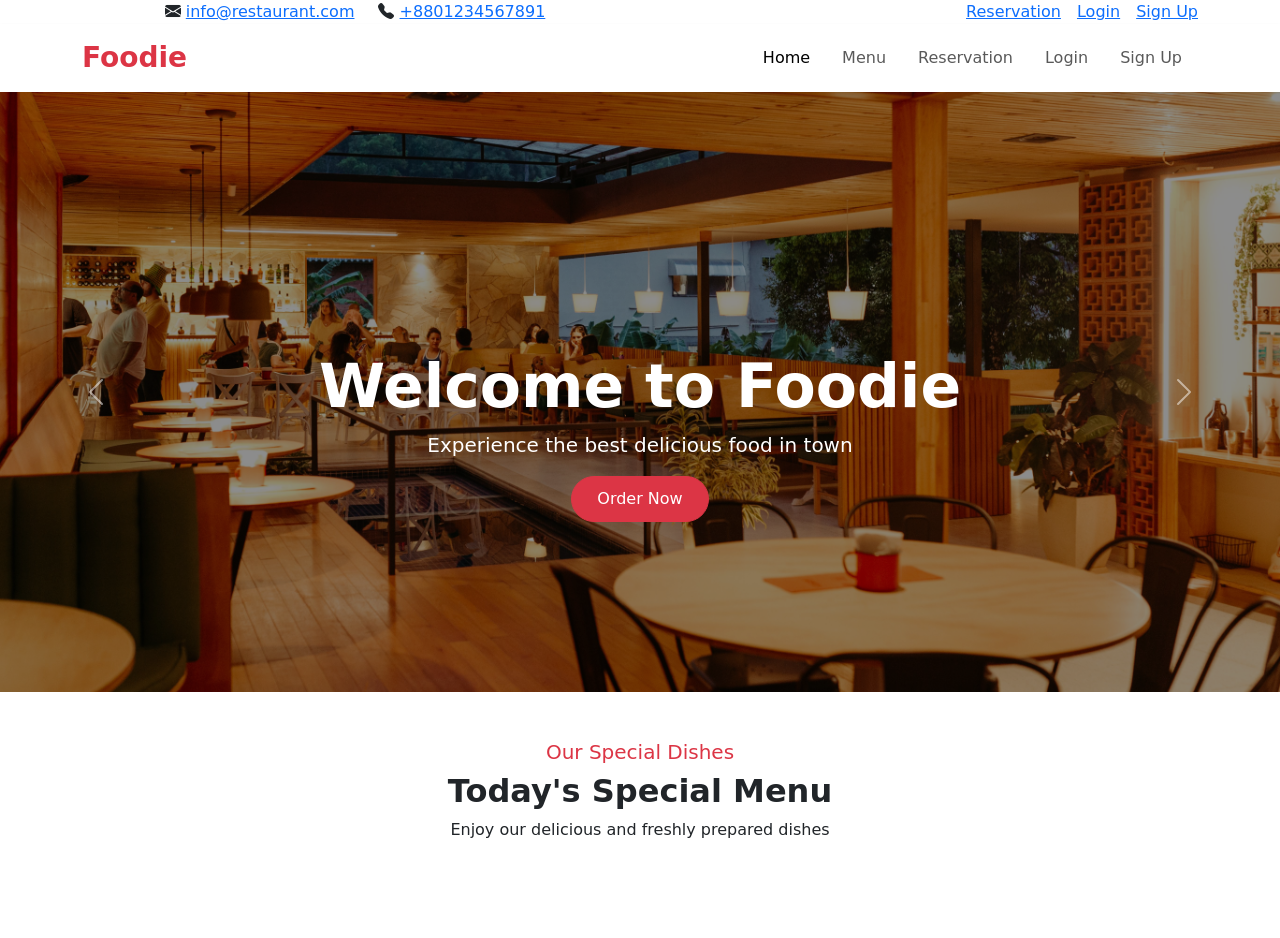
==== index.html @ d5284e0b "Add initial HTML structure and CSS styles for restaurant website" ====
<!doctype html>
<html lang="en">
  <head>
    <meta charset="UTF-8" />
    <meta name="viewport" content="width=device-width, initial-scale=1.0" />
    <title>Home</title>
    <link
      rel="stylesheet"
      href="https://cdn.jsdelivr.net/npm/bootstrap@5.3.8/dist/css/bootstrap.min.css"
    />
    <link
      rel="stylesheet"
      href="https://cdn.jsdelivr.net/npm/bootstrap-icons@1.13.1/font/bootstrap-icons.min.css"
    />
    <link rel="preconnect" href="https://fonts.googleapis.com" />
    <link rel="preconnect" href="https://fonts.gstatic.com" crossorigin />
    <link
      href="https://fonts.googleapis.com/css2?family=Poppins:ital,wght@0,100;0,200;0,300;0,400;0,500;0,600;0,700;0,800;0,900;1,100;1,200;1,300;1,400;1,500;1,600;1,700;1,800;1,900&display=swap"
      rel="stylesheet"
    />
    <link rel="stylesheet" href="css/style.css" />
  </head>
  <body>
    <script src="https://cdn.jsdelivr.net/npm/bootstrap@5.3.8/dist/js/bootstrap.bundle.min.js
"></script>
    <script src="js/script.js"></script>

    <header>
      <!-- Top Header 
          Navigation
       -->

      <!-- Top Header -->
      <div class="container-fluid">
        <div class="container">
          <div class="row align-items-center">
            <div
              class="col-12 col-lg-6 mb-2 mb-lg-0 d-flex justify-content-center align-items-center"
            >
              <!-- Email & Phone -->
              <div class="d-flex flex-wrap gap-4">
                <div>
                  <i class="bi bi-envelope-fill"></i>
                  <a href="mailto:info@restaurant.com">info@restaurant.com</a>
                </div>

                <div>
                  <i class="bi bi-telephone-fill"></i>
                  <a href="tel:+8801234567891">+8801234567891</a>
                </div>
              </div>
            </div>
            <div
              class="col-12 col-lg-6 d-flex justify-content-lg-end justify-content-center align-items-center gap-3 flex-wrap"
            >
              <!-- Reservation | login | register -->
              <a href="reservation.html">Reservation</a>
              <a href="login.html">Login</a>
              <a href="signup.html">Sign Up</a>
            </div>
          </div>
        </div>
      </div>

      <!-- navigation -->
      <nav class="navbar navbar-expand-lg bg-white shadow-sm">
        <div class="container">
          <a class="navbar-brand fw-bold fs-3 text-danger" href="index.html"
            >Foodie</a
          >
          <button
            class="navbar-toggler"
            type="button"
            data-bs-toggle="collapse"
            data-bs-target="#navbarNav"
            aria-controls="navbarNav"
            aria-expanded="false"
            aria-label="Toggle navigation"
          >
            <span class="navbar-toggler-icon"></span>
          </button>
          <div class="collapse navbar-collapse" id="navbarNav">
            <ul class="navbar-nav ms-auto">
              <li class="nav-item">
                <a
                  class="nav-link active px-3"
                  aria-current="page"
                  href="index.html"
                  >Home</a
                >
              </li>
              <li class="nav-item">
                <a class="nav-link px-3" href="menu.html">Menu</a>
              </li>
              <li class="nav-item">
                <a class="nav-link px-3" href="reservation.html">Reservation</a>
              </li>
              <li class="nav-item">
                <a class="nav-link px-3" href="login.html">Login</a>
              </li>
              <li class="nav-item">
                <a class="nav-link px-3" href="signup.html">Sign Up</a>
              </li>
            </ul>
          </div>
        </div>
      </nav>
    </header>
    <main>
      <!-- Banner section
      Special Dishes
      Chef Recommendation
      Testimonials
      Newsletter -->

      <!-- Banner -->
      <div id="carouselExample" class="carousel slide">
        <div class="carousel-inner">
          <div class="carousel-item active">
            <img
              src="images/banner1.jpg"
              class="d-block w-100"
              alt="Banner 1"
            />
            <div class="carousel-caption">
              <h1>Welcome to Foodie</h1>
              <p>Experience the best delicious food in town</p>
              <a href="menu.html" class="btn btn-danger">Order Now</a>
            </div>
          </div>
          <div class="carousel-item">
            <img
              src="images/banner2.jpg"
              class="d-block w-100"
              alt="Banner 2"
            />
            <div class="carousel-caption">
              <h1>Fresh & Delicious Meals</h1>
              <p>prepare with fresh ingredients every day.</p>
              <a href="menu.html" class="btn btn-primary"> View menu</a>
            </div>
          </div>
          <div class="carousel-item">
            <img
              src="images/banner3.jpg"
              class="d-block w-100"
              alt="Banner 3"
            />
            <div class="carousel-caption">
              <h1>Book Your Table Today</h1>
              <p>Reserve your seat for a memorable dining experience</p>
              <a href="reservation.html" class="btn btn-success">BOOK NOW</a>
            </div>
          </div>
        </div>
        <button
          class="carousel-control-prev"
          type="button"
          data-bs-target="#carouselExample"
          data-bs-slide="prev"
        >
          <span class="carousel-control-prev-icon" aria-hidden="true"></span>
          <span class="visually-hidden">Previous</span>
        </button>
        <button
          class="carousel-control-next"
          type="button"
          data-bs-target="#carouselExample"
          data-bs-slide="next"
        >
          <span class="carousel-control-next-icon" aria-hidden="true"></span>
          <span class="visually-hidden">Next</span>
        </button>
      </div>

      <!-- Special Dishes -->
      <section class="py-5">
        <div class="container">
          <div class="text-center mb-5">
            <h5 class="text-danger">Our Special Dishes</h5>
            <h2 class="fw-bold">Today's Special Menu</h2>
            <p>Enjoy our delicious and freshly prepared dishes</p>
          </div>
        </div>
      </section>
    </main>
    <footer>
      <!-- Big footer section
      footer section -->
    </footer>
  </body>
</html>
---- css/style.css ----
/* banner Section */

.carousel-item img {
  height: 600px;
  object-fit: cover;
}
.carousel-caption{
    bottom: 25%;
}
.carousel-caption h1{
    font-size:60px;
    font-weight: 700;
}
.carousel-caption p{
    font-size: 20px;
}
.carousel-item{
    position: relative;
}
.carousel-item::before{
    content: "";
    position: absolute;
    inset: 0;
    background: rgba(0,0,0,.45);
}
.carousel-caption{
    bottom: 25%;
    z-index: 2;
}
.btn{
    padding: 10px 25px;
    border-radius: 30px;
}

@media(max-width:768px){
    .carousel-item img{
        height: 350px;
    }
    .carousel-caption{
        bottom:15%
    }
    .carousel-caption h1{
        font-size: 32px;
    }
    .carousel-caption p{
        font-size: 16px;
    }
}
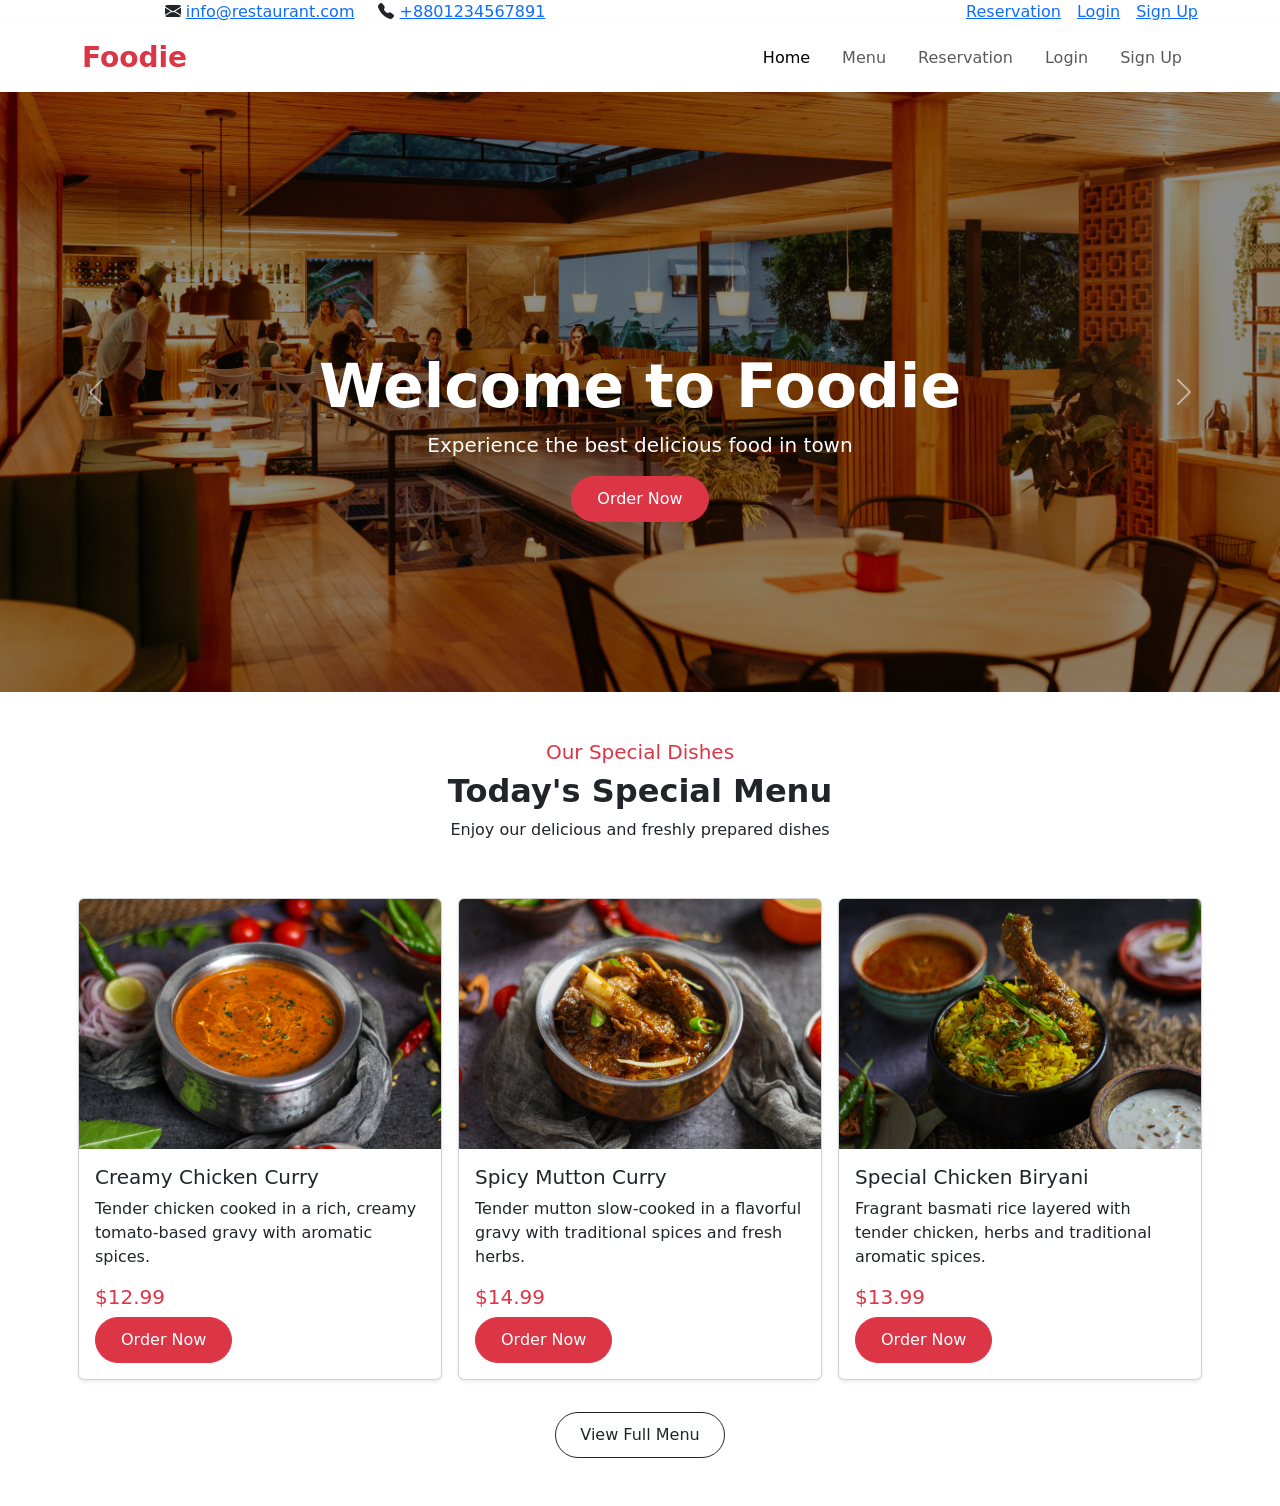
==== commit beed1965: "Add special dishes section with cards and images to the homepage" ====
--- a/index.html
+++ b/index.html
@@ -176,11 +176,80 @@
       <!-- Special Dishes -->
       <section class="py-5">
         <div class="container">
+          <!-- Heading -->
           <div class="text-center mb-5">
             <h5 class="text-danger">Our Special Dishes</h5>
             <h2 class="fw-bold">Today's Special Menu</h2>
             <p>Enjoy our delicious and freshly prepared dishes</p>
           </div>
+
+          <!-- Cards row -->
+          <div class="row">
+            <!-- card-1 -->
+            <div class="col-12 col-md-6 col-lg-4 p-2">
+              <div class="card h-100 shadow-sm">
+                <img
+                  src="images/card1.jpg"
+                  class="card-img-top"
+                  alt="Creamy Chicken Curry"
+                />
+                <div class="card-body">
+                  <h5 class="card-title">Creamy Chicken Curry</h5>
+                  <p class="card-text">
+                    Tender chicken cooked in a rich, creamy tomato-based gravy
+                    with aromatic spices.
+                  </p>
+
+                  <h5 class="text-danger">$12.99</h5>
+                  <a href="menu.html" class="btn btn-danger">Order Now</a>
+                </div>
+              </div>
+            </div>
+            <!-- card-2 -->
+            <div class="col-12 col-md-6 col-lg-4 p-2">
+              <div class="card h-100 shadow-sm">
+                <img
+                  src="images/card2.jpg"
+                  class="card-img-top"
+                  alt="Spicy Mutton Curry"
+                />
+                <div class="card-body">
+                  <h5 class="card-title">Spicy Mutton Curry</h5>
+                  <p class="card-text">
+                    Tender mutton slow-cooked in a flavorful gravy with
+                    traditional spices and fresh herbs.
+                  </p>
+
+                  <h5 class="text-danger">$14.99</h5>
+                  <a href="menu.html" class="btn btn-danger">Order Now</a>
+                </div>
+              </div>
+            </div>
+            <!-- card-3 -->
+            <div class="col-12 col-md-6 col-lg-4 p-2">
+              <div class="card h-100 shadow-sm">
+                <img
+                  src="images/card3.jpg"
+                  class="card-img-top"
+                  alt="Special Chicken Biryani"
+                />
+                <div class="card-body">
+                  <h5 class="card-title">Special Chicken Biryani</h5>
+                  <p class="card-text">
+                    Fragrant basmati rice layered with tender chicken, herbs and
+                    traditional aromatic spices.
+                  </p>
+
+                  <h5 class="text-danger">$13.99</h5>
+                  <a href="menu.html" class="btn btn-danger">Order Now</a>
+                </div>
+              </div>
+            </div>
+          </div>
+        </div>
+
+        <div class="text-center mt-4">
+          <a href="menu.html" class="btn btn-outline-dark px-4 view-menu-btn"> View Full Menu</a>
         </div>
       </section>
     </main>
--- a/css/style.css
+++ b/css/style.css
@@ -4,45 +4,51 @@
   height: 600px;
   object-fit: cover;
 }
-.carousel-caption{
-    bottom: 25%;
+.carousel-caption {
+  bottom: 25%;
 }
-.carousel-caption h1{
-    font-size:60px;
-    font-weight: 700;
+.carousel-caption h1 {
+  font-size: 60px;
+  font-weight: 700;
 }
-.carousel-caption p{
-    font-size: 20px;
+.carousel-caption p {
+  font-size: 20px;
 }
-.carousel-item{
-    position: relative;
+.carousel-item {
+  position: relative;
 }
-.carousel-item::before{
-    content: "";
-    position: absolute;
-    inset: 0;
-    background: rgba(0,0,0,.45);
+.carousel-item::before {
+  content: "";
+  position: absolute;
+  inset: 0;
+  background: rgba(0, 0, 0, 0.45);
 }
-.carousel-caption{
-    bottom: 25%;
-    z-index: 2;
+.carousel-caption {
+  bottom: 25%;
+  z-index: 2;
 }
-.btn{
-    padding: 10px 25px;
-    border-radius: 30px;
+.btn {
+  padding: 10px 25px;
+  border-radius: 30px;
 }
 
-@media(max-width:768px){
-    .carousel-item img{
-        height: 350px;
-    }
-    .carousel-caption{
-        bottom:15%
-    }
-    .carousel-caption h1{
-        font-size: 32px;
-    }
-    .carousel-caption p{
-        font-size: 16px;
-    }
-}+@media (max-width: 768px) {
+  .carousel-item img {
+    height: 350px;
+  }
+  .carousel-caption {
+    bottom: 15%;
+  }
+  .carousel-caption h1 {
+    font-size: 32px;
+  }
+  .carousel-caption p {
+    font-size: 16px;
+  }
+}
+
+/* Card */
+.card-img-top {
+  height: 250px;
+  object-fit: cover;
+}
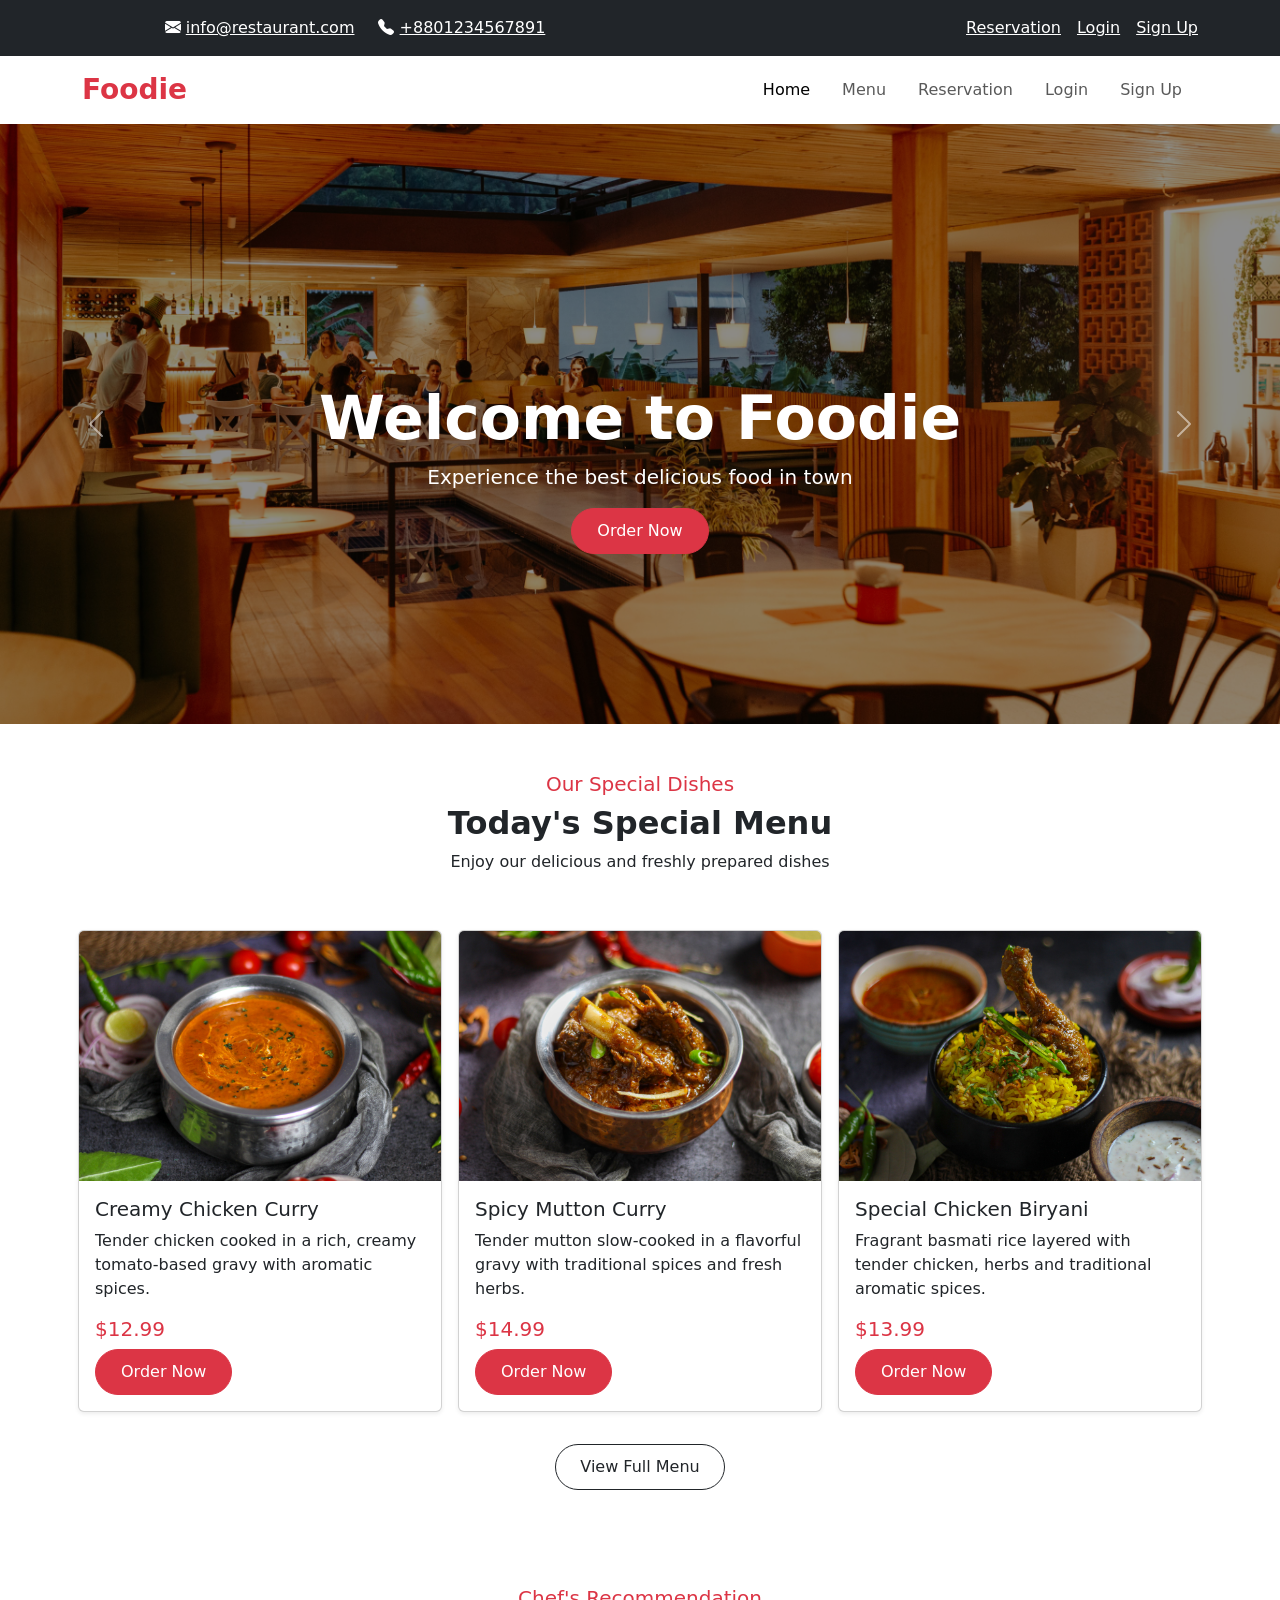
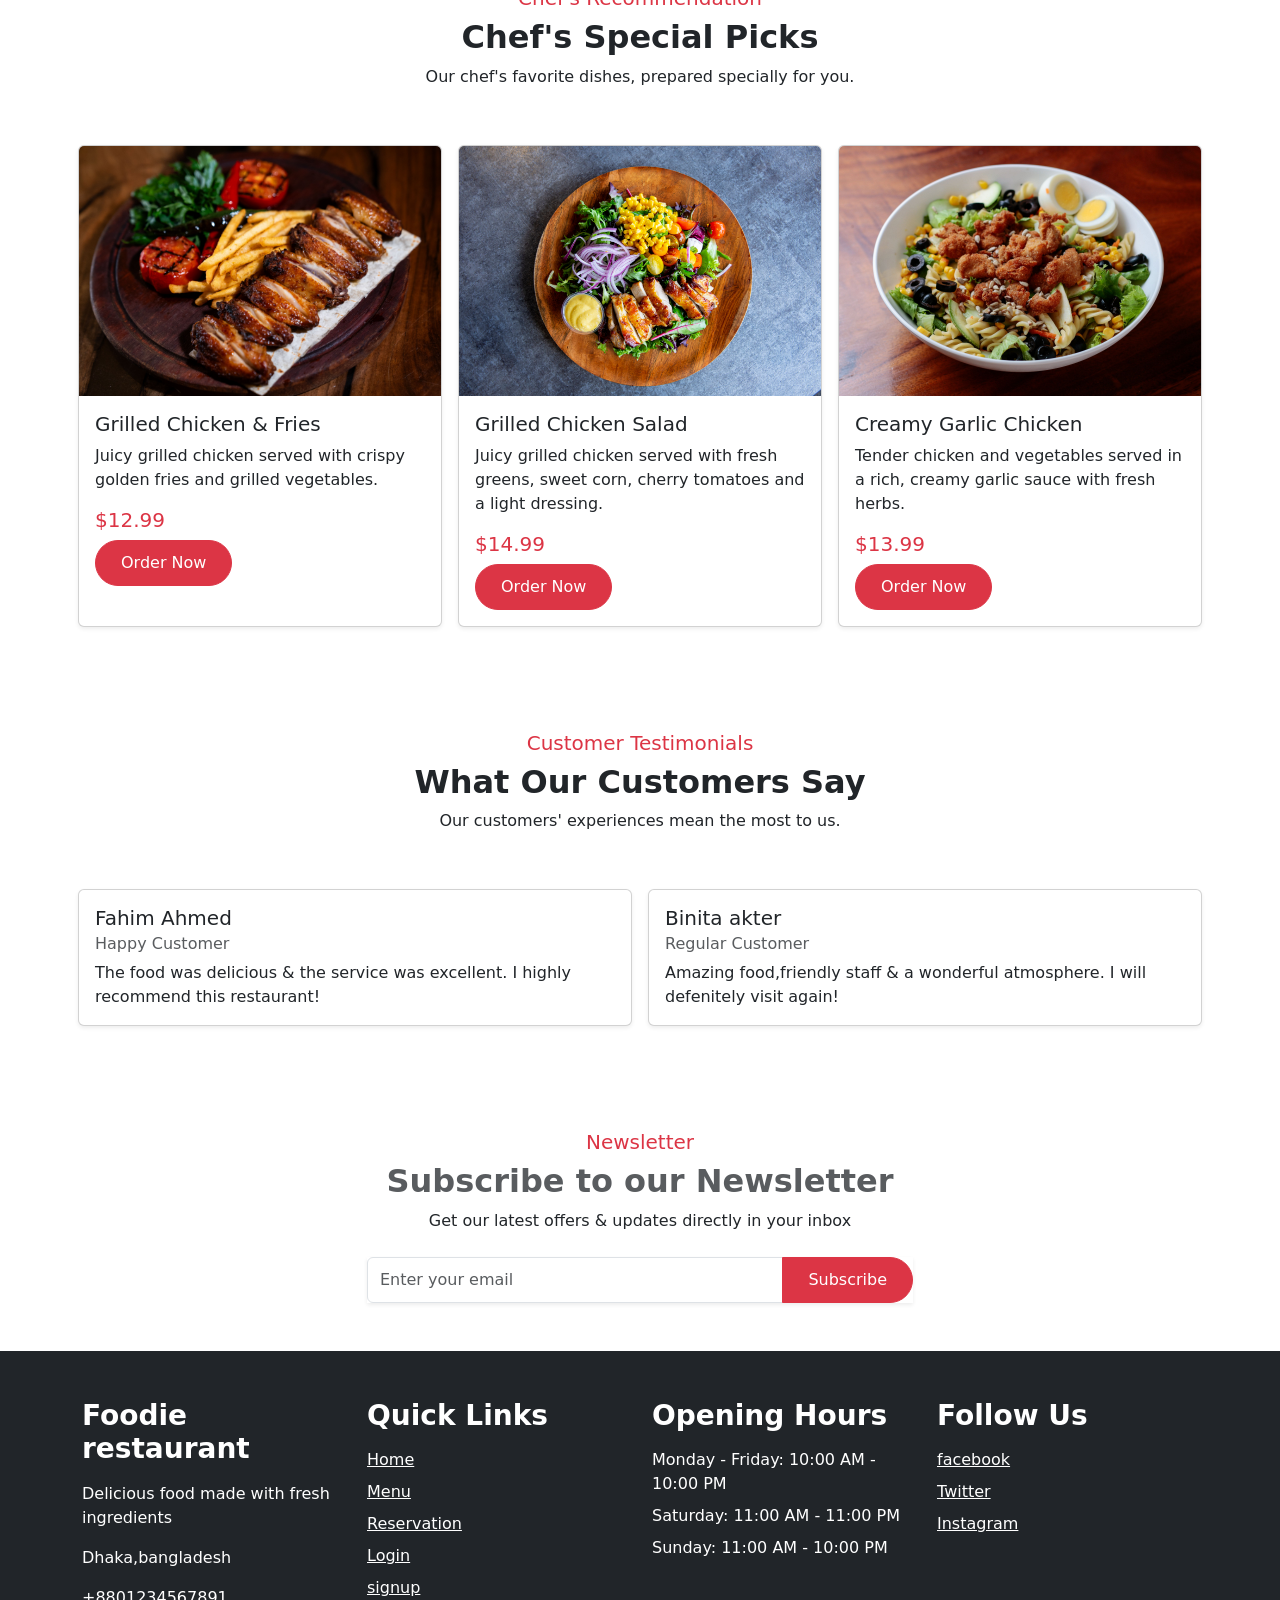
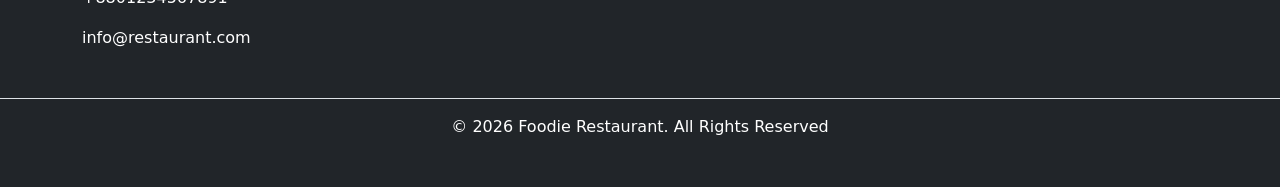
==== commit a6dc838f: "Add chef recommendations section (Home page complete)" ====
--- a/index.html
+++ b/index.html
@@ -31,22 +31,22 @@
        -->
 
       <!-- Top Header -->
-      <div class="container-fluid">
-        <div class="container">
+      <div class="container-fluid bg-dark py-3">
+        <div class="container ">
           <div class="row align-items-center">
             <div
               class="col-12 col-lg-6 mb-2 mb-lg-0 d-flex justify-content-center align-items-center"
             >
               <!-- Email & Phone -->
-              <div class="d-flex flex-wrap gap-4">
+              <div class="d-flex flex-wrap gap-4 text">
                 <div>
-                  <i class="bi bi-envelope-fill"></i>
-                  <a href="mailto:info@restaurant.com">info@restaurant.com</a>
+                  <i class="bi bi-envelope-fill text-white"></i>
+                  <a href="mailto:info@restaurant.com" class="text-white">info@restaurant.com</a>
                 </div>
 
                 <div>
-                  <i class="bi bi-telephone-fill"></i>
-                  <a href="tel:+8801234567891">+8801234567891</a>
+                  <i class="bi bi-telephone-fill text-white"></i>
+                  <a href="tel:+8801234567891" class="text-white">+8801234567891</a>
                 </div>
               </div>
             </div>
@@ -54,9 +54,9 @@
               class="col-12 col-lg-6 d-flex justify-content-lg-end justify-content-center align-items-center gap-3 flex-wrap"
             >
               <!-- Reservation | login | register -->
-              <a href="reservation.html">Reservation</a>
-              <a href="login.html">Login</a>
-              <a href="signup.html">Sign Up</a>
+              <a href="reservation.html" class="text-white">Reservation</a>
+              <a href="login.html" class="text-white">Login</a>
+              <a href="signup.html" class="text-white">Sign Up</a>
             </div>
           </div>
         </div>
@@ -252,10 +252,195 @@
           <a href="menu.html" class="btn btn-outline-dark px-4 view-menu-btn"> View Full Menu</a>
         </div>
       </section>
+      <!-- Chef Recommendation -->
+  
+      <section class="py-5">
+        <div class="container">
+          <!-- Heading -->
+          <div class="text-center mb-5">
+            <h5 class="text-danger">Chef's Recommendation </h5>
+            <h2 class="fw-bold">Chef's Special Picks</h2>
+            <p>Our chef's favorite dishes, prepared specially for you.</p>
+          </div>
+  
+          <div class="row">
+            <!-- card-1 -->
+              <div class="col-12 col-md-6 col-lg-4 p-2">
+                <div class="card h-100 shadow-sm">
+                  <img
+                    src="images/chef1.jpg"
+                    class="card-img-top"
+                    alt="Grilled Chicken & Fries"
+                  />
+                  <div class="card-body">
+                    <h5 class="card-title">Grilled Chicken & Fries</h5>
+                    <p class="card-text">
+                      Juicy grilled chicken served with crispy golden fries and grilled vegetables.
+                    </p>
+  
+                    <h5 class="text-danger">$12.99</h5>
+                    <a href="menu.html" class="btn btn-danger">Order Now</a>
+                  </div>
+                </div>
+              </div>
+              <!-- card-2 -->
+              <div class="col-12 col-md-6 col-lg-4 p-2">
+                <div class="card h-100 shadow-sm">
+                  <img
+                    src="images/chef2.jpg"
+                    class="card-img-top"
+                    alt="Grilled Chicken Salad"
+                  />
+                  <div class="card-body">
+                    <h5 class="card-title">Grilled Chicken Salad</h5>
+                    <p class="card-text">
+                      Juicy grilled chicken served with fresh greens, sweet corn, cherry tomatoes and a light dressing.
+                    </p>
+  
+                    <h5 class="text-danger">$14.99</h5>
+                    <a href="menu.html" class="btn btn-danger">Order Now</a>
+                  </div>
+                </div>
+              </div>
+              <!-- card-3 -->
+              <div class="col-12 col-md-6 col-lg-4 p-2">
+                <div class="card h-100 shadow-sm">
+                  <img
+                    src="images/chef3.jpg"
+                    class="card-img-top"
+                    alt="Creamy Garlic Chicken"
+                  />
+                  <div class="card-body">
+                    <h5 class="card-title">Creamy Garlic Chicken</h5>
+                    <p class="card-text">
+                      Tender chicken and vegetables served in a rich, creamy garlic sauce with fresh herbs.
+                    </p>
+  
+                    <h5 class="text-danger">$13.99</h5>
+                    <a href="menu.html" class="btn btn-danger">Order Now</a>
+                  </div>
+                </div>
+              </div>
+              
+            </div>
+          </div>
+        </div>
+  
+      </section>
+
+      <!-- Testimonials -->
+
+      <section class="py-5">
+        <div class="container">
+          <!-- Heading -->
+          <div class="text-center mb-5 ">
+            <h5 class="text-danger">Customer Testimonials </h5>
+            <h2 class="fw-bold">What Our Customers Say</h2>
+            <p>Our customers' experiences mean the most to us.</p>
+          </div>
+
+          <div class="row">
+            <div class="col-12 col-md-6 p-2">
+              <div class="card h-100 shadow-sm">
+          <div class="card-body">
+            <h5 class="card-title">Fahim Ahmed</h5>
+            <h6 class="card-subtitle mb-2 text-body-secondary">Happy Customer</h6>
+            <p class="card-text">The food was delicious & the service was excellent. I highly recommend this restaurant!</p>
+          </div>
+        </div>
+            </div>
+            <div class="col-12 col-md-6 p-2">
+              <div class="card h-100 shadow-sm">
+          <div class="card-body">
+            <h5 class="card-title">Binita akter</h5>
+            <h6 class="card-subtitle mb-2 text-body-secondary">Regular Customer</h6>
+            <p class="card-text">Amazing food,friendly staff & a wonderful atmosphere. I will defenitely visit again!</p>
+          </div>
+        </div>
+            </div>
+          </div>
+        </div>
+      </section>
+
+      <!-- Newsletter -->
+       <section class="py-5">
+        <div class="container">
+          <!-- Heading -->
+          <div class="text-center mb-4 ">
+            <h5 class="text-danger">Newsletter </h5>
+            <h2 class="fw-bold text-body-secondary">Subscribe to our Newsletter</h2>
+            <p>Get our latest offers & updates directly in your inbox</p>
+          </div>
+
+          <div class="row justify-content-center">
+            <div class="col-12 col-md-8 col-lg-6">
+              <div class="input-group shadow-sm h-100">
+                <input 
+                type="email"
+                class="form-control"
+                placeholder="Enter your email"
+                />
+                <button class="btn btn-danger" type="button">Subscribe</button>
+              </div>
+            </div>
+          </div>
+        </div>
+       </section>
+
     </main>
-    <footer>
+
+
+    <footer class="bg-dark text-white py-5">
       <!-- Big footer section
       footer section -->
+
+      <div class="container">
+        <div class="row">
+          <div class="col-12 col-md-6 col-lg-3 pb-2">
+            <!-- restaurant info -->
+             <h3 class="fw-bold pb-2">Foodie restaurant</h3>
+             <p>Delicious food made with fresh ingredients</p>
+             <p>Dhaka,bangladesh</p>
+             <p>+8801234567891</p>
+             <p> info@restaurant.com</p>
+          </div>
+          <div class="col-12 col-md-6 col-lg-3 pb-2">
+            <!-- Quick links-->
+
+            <h3 class="fw-bold pb-2">Quick Links</h3>
+            <a href="index.html" class="text-white d-block mb-2">Home</a>
+            <a href="menu.html" class="text-white d-block mb-2">Menu</a>
+            <a href="reservation.html" class="text-white d-block mb-2">Reservation</a>
+            <a href="login.html" class="text-white d-block mb-2">Login</a>
+            <a href="signup.html" class="text-white d-block mb-2">signup</a>
+
+
+          </div>
+          <div class="col-12 col-md-6 col-lg-3 pb-2">
+            <!-- Working hours -->
+             <h3 class="fw-bold pb-2">Opening Hours</h3>
+             <p class="mb-2">Monday - Friday: 10:00 AM - 10:00 PM</p>
+             <p class="mb-2">Saturday: 11:00 AM - 11:00 PM</p>
+             <p class="mb-2">Sunday: 11:00 AM - 10:00 PM</p>
+          </div>
+          <div class="col-12 col-md-6 col-lg-3 pb-2">
+            <!-- social media -->
+             
+              <h3 class="fw-bold pb-2">Follow Us</h3>
+             <a href="#" class="text-white d-block mb-2">facebook</a>
+             <a href="#" class="text-white d-block mb-2">Twitter</a>
+             <a href="#" class="text-white d-block mb-2">Instagram</a>
+             
+          </div>
+        </div>
+      </div>
+
+      <!-- copyrights -->
+       <div class="text-center border-top pt-3 mt-4 ">
+        <p class="mb-0">© 2026 Foodie Restaurant. All Rights Reserved</p>
+       </div>
+
+
     </footer>
   </body>
 </html>
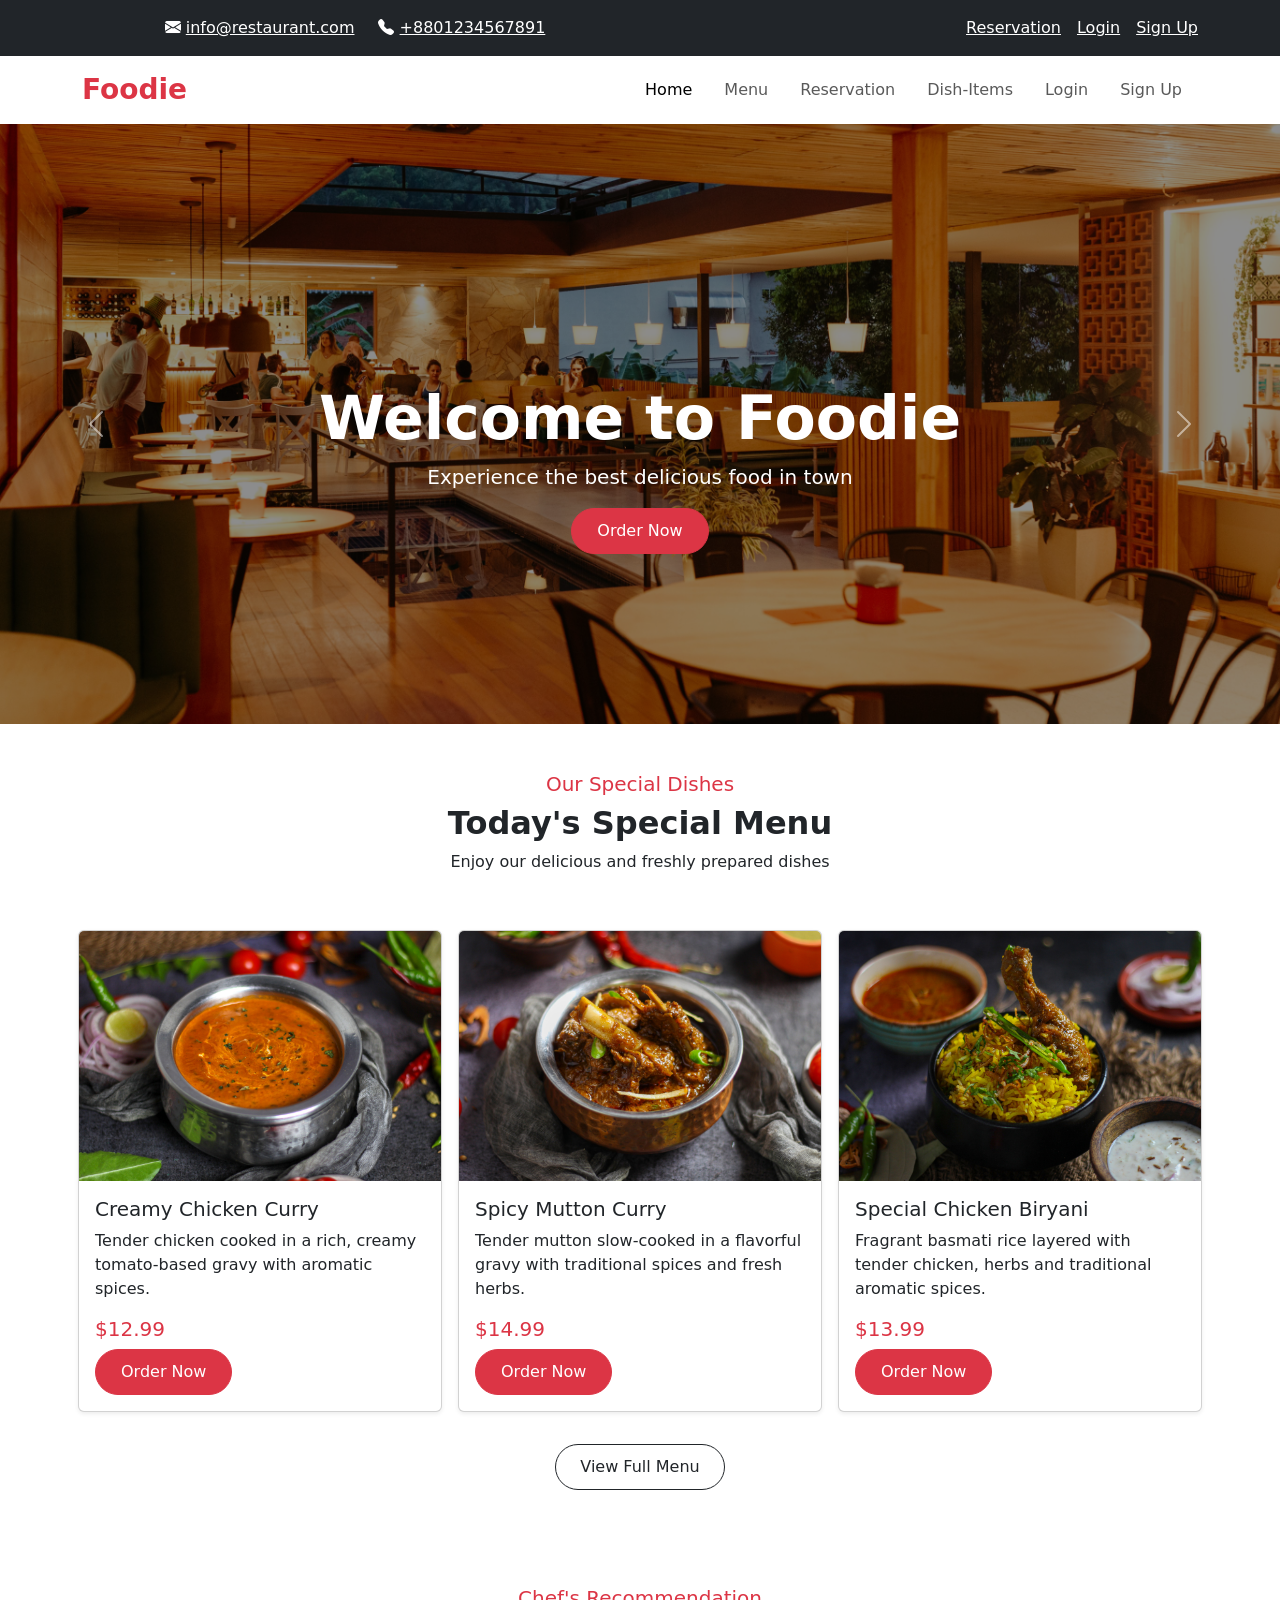
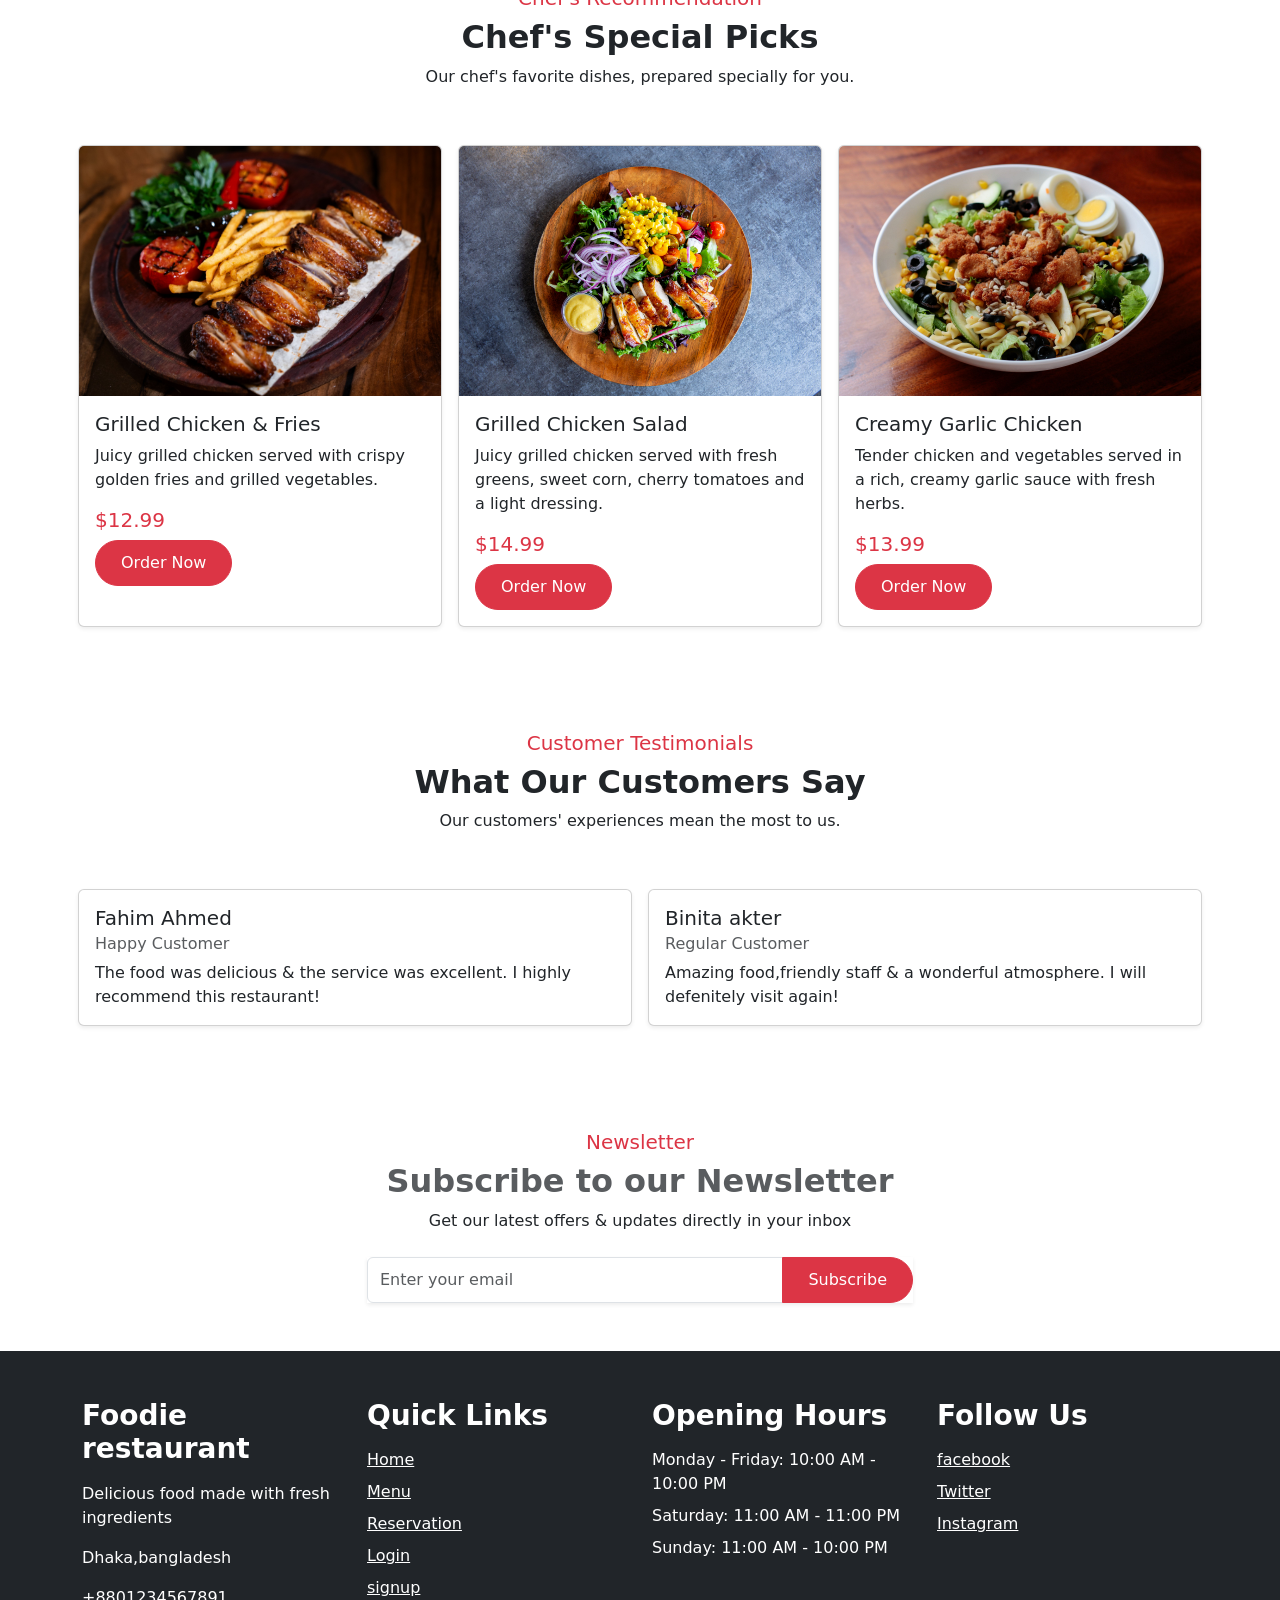
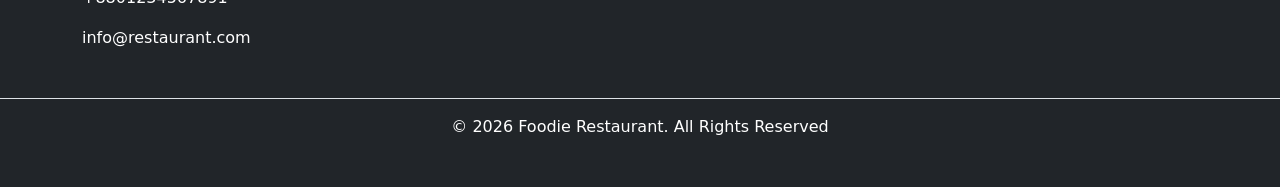
==== commit a3eb7790: "reservstion-page(complete)" ====
--- a/index.html
+++ b/index.html
@@ -96,6 +96,9 @@
                 <a class="nav-link px-3" href="reservation.html">Reservation</a>
               </li>
               <li class="nav-item">
+                <a class="nav-link px-3" href="dish-details.html">Dish-Items</a>
+              </li>
+              <li class="nav-item">
                 <a class="nav-link px-3" href="login.html">Login</a>
               </li>
               <li class="nav-item">
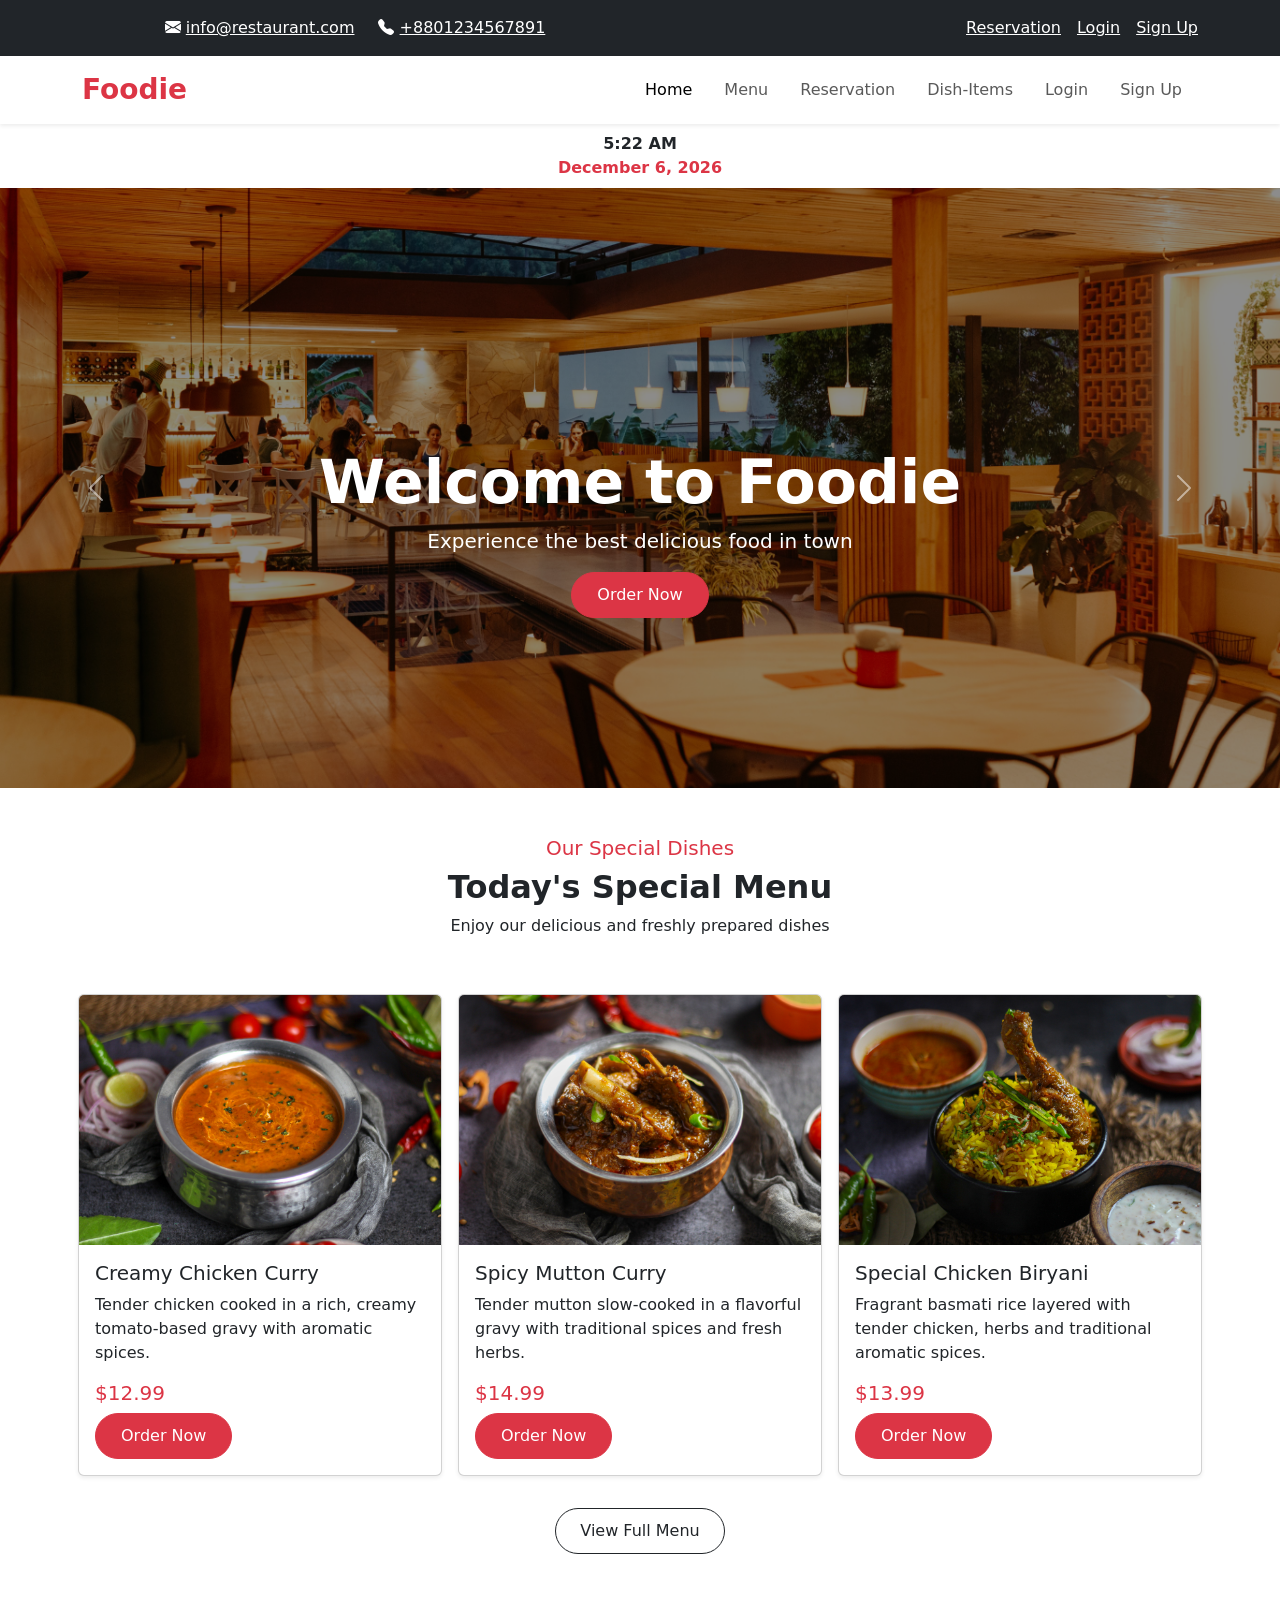
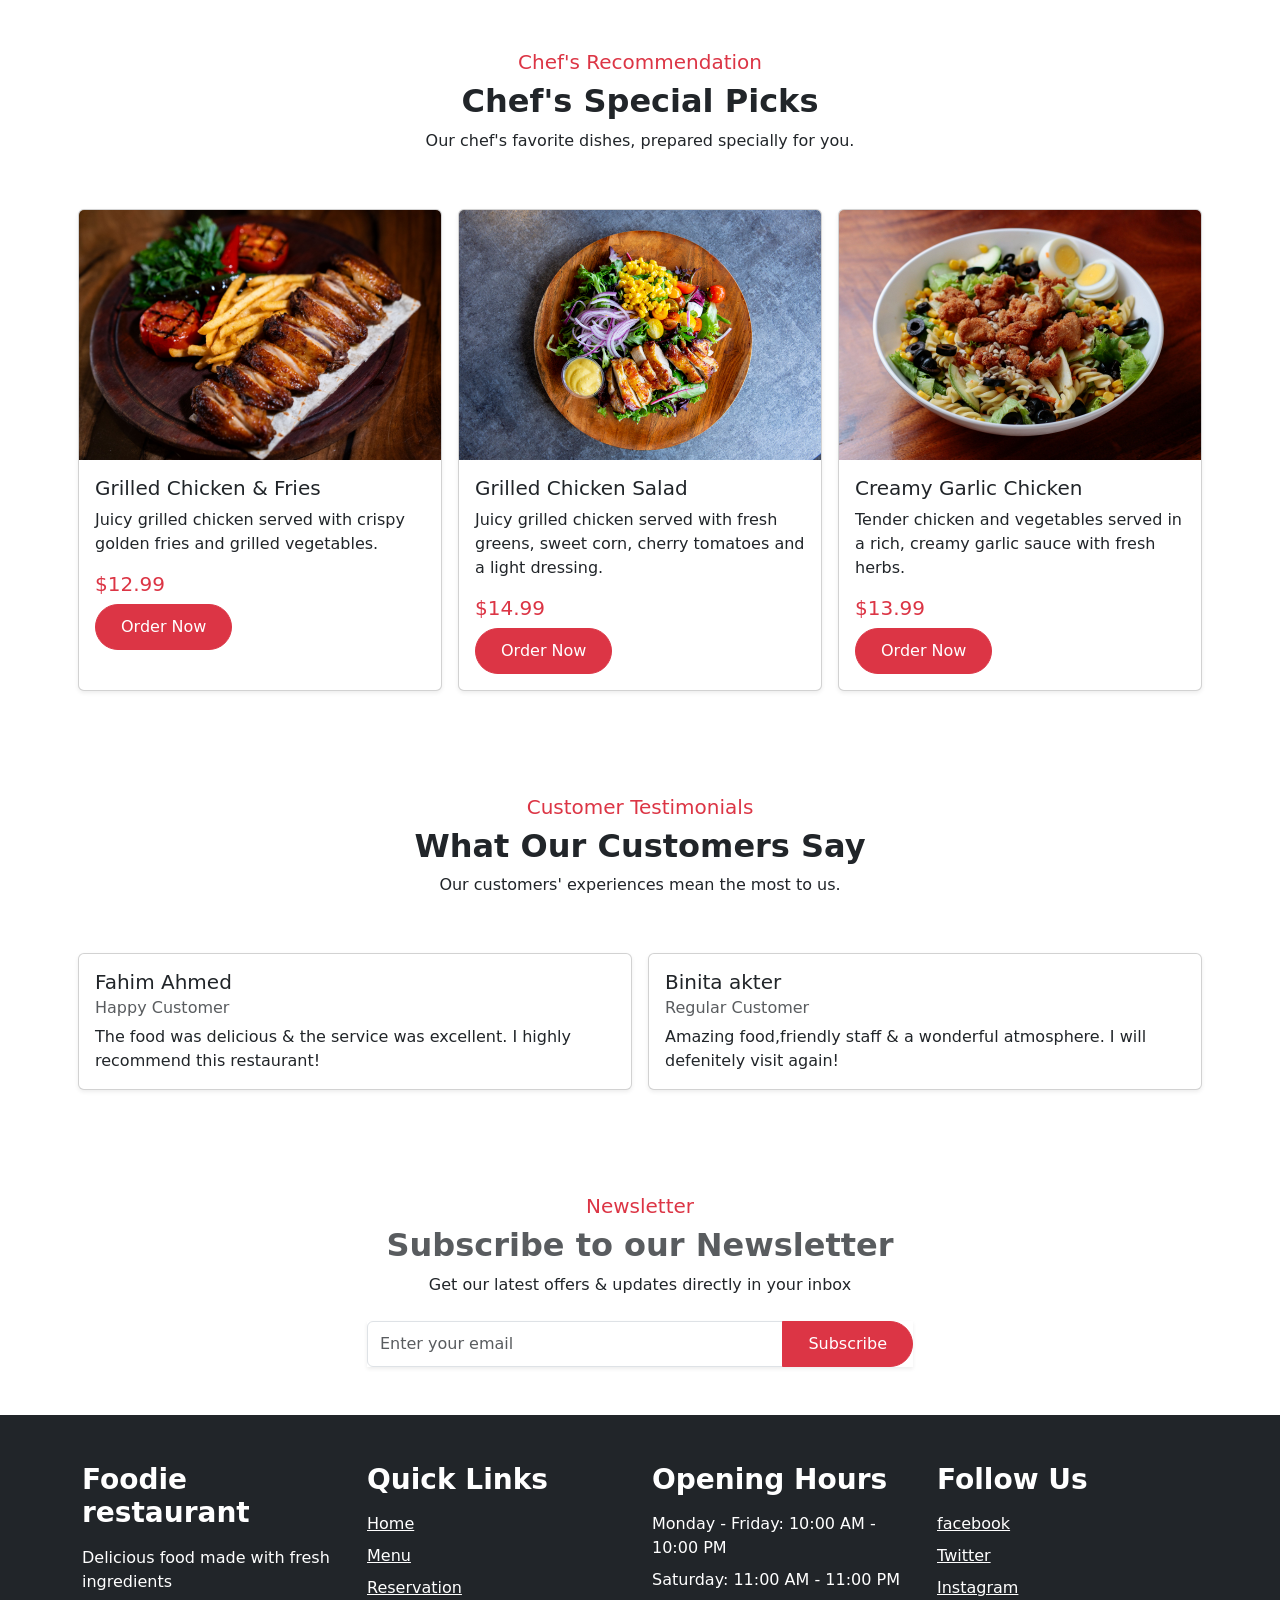
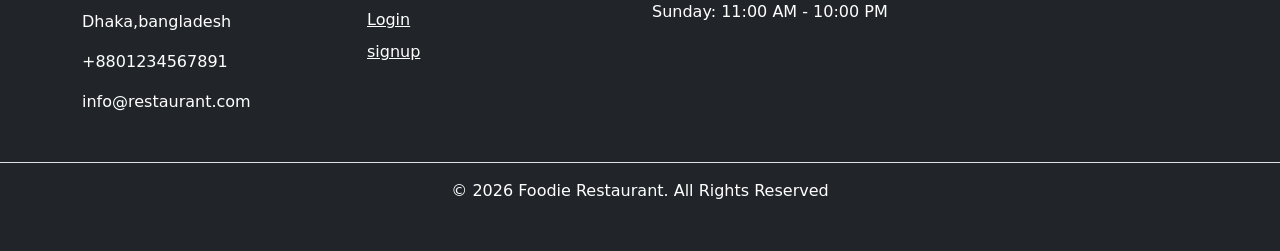
==== commit 5b2629c3: "image zoom with j-query & adding date-time" ====
--- a/index.html
+++ b/index.html
@@ -19,11 +19,12 @@
       rel="stylesheet"
     />
     <link rel="stylesheet" href="css/style.css" />
+    <script src="https://code.jquery.com/jquery-3.7.1.min.js"></script>
+  <script src="js/script.js" defer></script>
   </head>
   <body>
-    <script src="https://cdn.jsdelivr.net/npm/bootstrap@5.3.8/dist/js/bootstrap.bundle.min.js
-"></script>
-    <script src="js/script.js"></script>
+    <script src="https://cdn.jsdelivr.net/npm/bootstrap@5.3.8/dist/js/bootstrap.bundle.min.js"></script>
+    
 
     <header>
       <!-- Top Header 
@@ -108,6 +109,7 @@
           </div>
         </div>
       </nav>
+      <p id="dateTime" class="text-center mb-0 py-2"></p>
     </header>
     <main>
       <!-- Banner section
--- a/css/style.css
+++ b/css/style.css
@@ -52,3 +52,14 @@
   height: 250px;
   object-fit: cover;
 }
+
+/* Dish-image-zoom */
+#dishImage {
+  transition: transform 0.3s ease;
+  cursor: zoom-in;
+}
+
+#dishImage.zoomed {
+  transform: scale(1.2);
+  cursor: zoom-out;
+}
